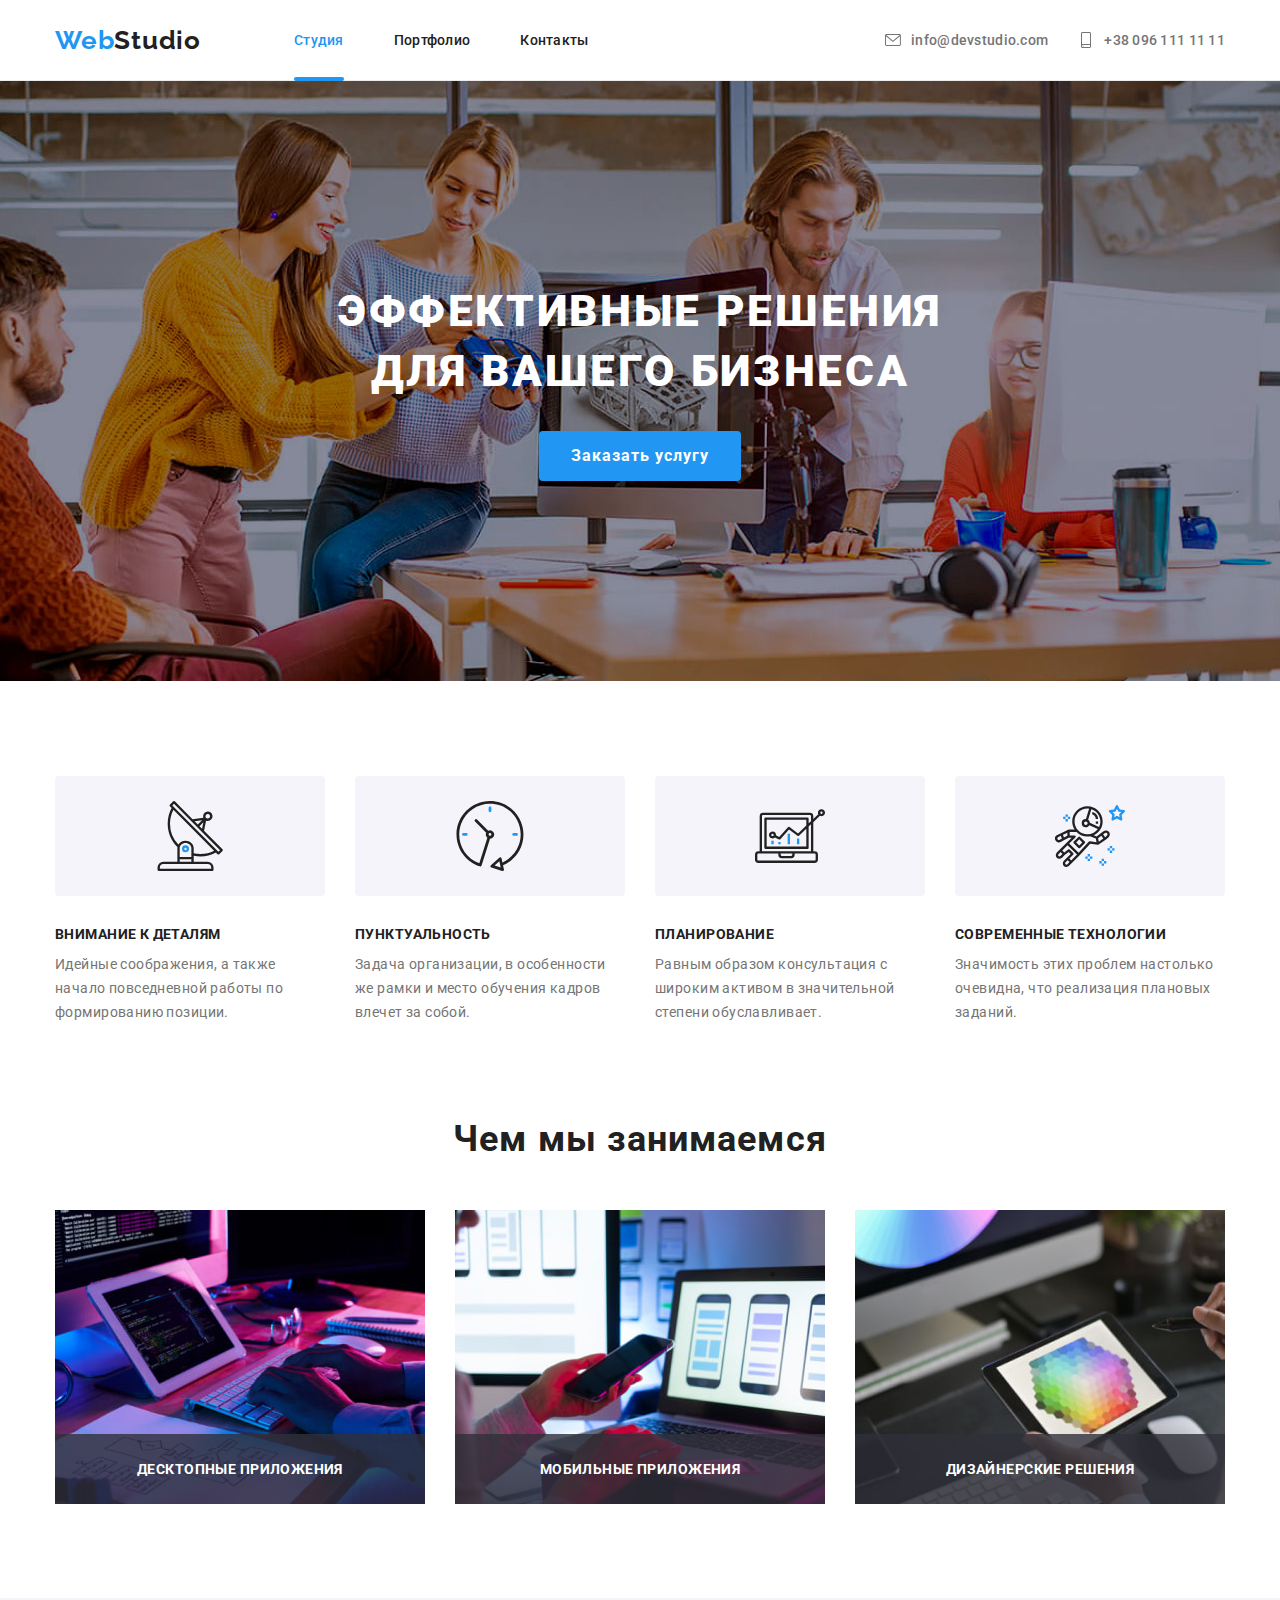
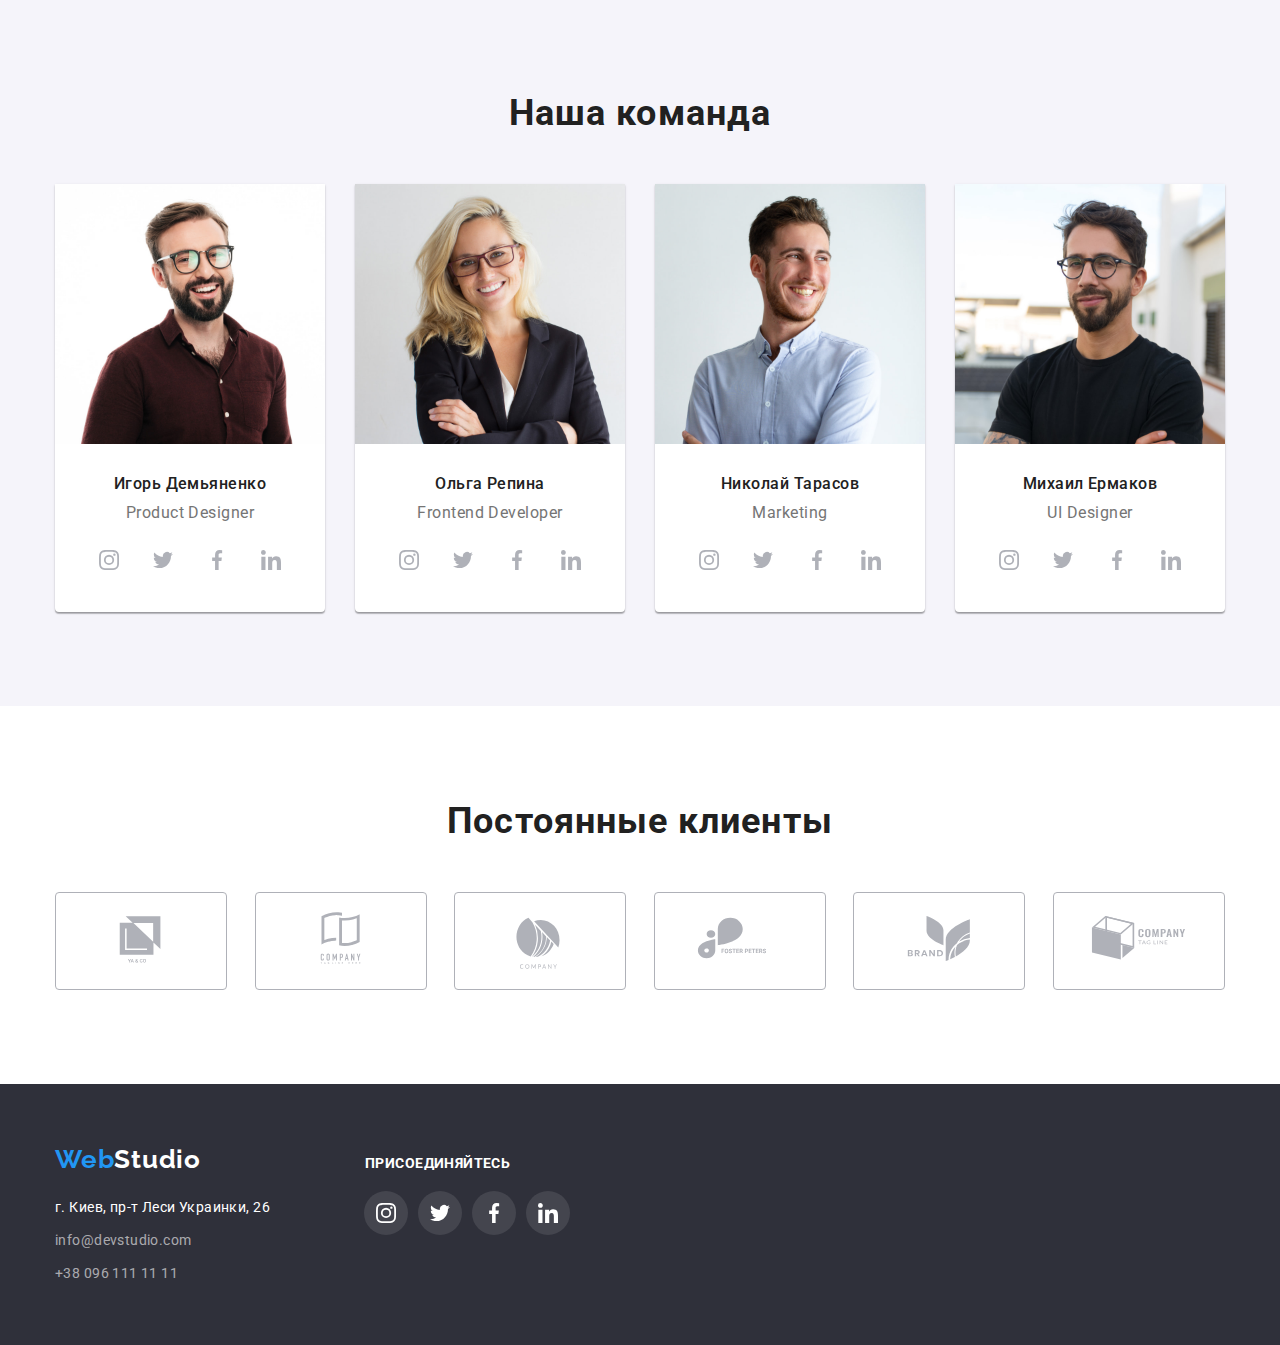
==== index.html @ f489aa3a "hw5" ====
<!DOCTYPE html>
<html lang="ru">
  <head>
    <meta charset="utf-8" />
    <meta http-equiv="X-UA-Compatible" content="IE=edge" />
    <meta name="viewport" content="width=device-width, initial-scale=1.0" />
    <title>Студия</title>
    <link rel="preconnect" href="https://fonts.googleapis.com" />
    <link rel="preconnect" href="https://fonts.gstatic.com" crossorigin />
    <link
      href="https://fonts.googleapis.com/css2?family=Raleway:wght@700&family=Roboto:wght@400;500;700;900&display=swap"
      rel="stylesheet"
    />
    <link
      rel="stylesheet"
      href="https://cdnjs.cloudflare.com/ajax/libs/modern-normalize/1.1.0/modern-normalize.css"
      integrity="sha512-Y0MM+V6ymRKN2zStTqzQ227DWhhp4Mzdo6gnlRnuaNCbc+YN/ZH0sBCLTM4M0oSy9c9VKiCvd4Jk44aCLrNS5Q=="
      crossorigin="anonymous"
      referrerpolicy="no-referrer"
    />
    <link rel="stylesheet" href="./css/reset.css" />
    <link rel="stylesheet" href="./css/styles.css" />
  </head>
  <body>
    <header class="header">
      <div class="container">
        <nav class="navigation">
          <a class="logo main-logo" href="./index.html">Web<span>Studio</span></a>
          <ul class="pages">
            <li class="page">
              <a class="page-link active-link" href="./index.html">Студия</a>
            </li>
            <li class="page">
              <a class="page-link" href="./portfolio.html">Портфолио</a>
            </li>
            <li class="page"><a class="page-link" href="">Контакты</a></li>
          </ul>
        </nav>
        <ul class="header-contacts">
          <li class="header-contacts-item">
            <a class="header-contact" href="mailto:info@devstudio.com"
              ><svg class="contact-icon">
                <use href="./images/icons.svg#mail"></use></svg
              >info@devstudio.com</a
            >
          </li>
          <li class="header-contacts-item">
            <a class="header-contact" href="tel:+380961111111"
              ><svg class="contact-icon">
                <use href="./images/icons.svg#phone"></use>
              </svg>
              +38 096 111 11 11</a
            >
          </li>
        </ul>
      </div>
    </header>
    <main>
      <section class="section hero">
        <div class="container">
          <h1 class="slogan">Эффективные решения для вашего бизнеса</h1>
          <button class="to-book" type="button" data-modal-open>Заказать услугу</button>
        </div>
      </section>
      <section class="section benefits">
        <div class="container">
          <h2 class="visually-hidden">Преимущества</h2>
          <ul class="benefits-list">
            <li class="benefits-item">
              <div class="benefits-card">
                <svg class="benefits-icon">
                  <use href="./images/icons.svg#antenna"></use>
                </svg>
              </div>
              <h3 class="benefit">Внимание к деталям</h3>
              <p class="description">
                Идейные соображения, а также начало повседневной работы по формированию позиции.
              </p>
            </li>
            <li class="benefits-item">
              <div class="benefits-card">
                <svg class="benefits-icon">
                  <use href="./images/icons.svg#clock"></use>
                </svg>
              </div>
              <h3 class="benefit">Пунктуальность</h3>
              <p class="description">
                Задача организации, в особенности же рамки и место обучения кадров влечет за собой.
              </p>
            </li>
            <li class="benefits-item">
              <div class="benefits-card">
                <svg class="benefits-icon">
                  <use href="./images/icons.svg#laptop"></use>
                </svg>
              </div>
              <h3 class="benefit">Планирование</h3>
              <p class="description">
                Равным образом консультация с широким активом в значительной степени обуславливает.
              </p>
            </li>
            <li class="benefits-item">
              <div class="benefits-card">
                <svg class="benefits-icon">
                  <use href="./images/icons.svg#astronaut"></use>
                </svg>
              </div>
              <h3 class="benefit">Современные технологии</h3>
              <p class="description">
                Значимость этих проблем настолько очевидна, что реализация плановых заданий.
              </p>
            </li>
          </ul>
        </div>
      </section>
      <section class="section skills">
        <div class="container">
          <h2 class="skills-header">Чем мы занимаемся</h2>
          <ul class="skills-list">
            <li class="skills-item">
              <img
                class="skills-performance"
                src="./images/coding.jpg"
                alt="Пишет код за рабочим столом"
                width="370"
                height="294"
              />
              <p class="skills-descr">Десктопные приложения</p>
            </li>
            <li class="skills-item">
              <img
                class="skills-performance"
                src="./images/mobileapp.jpg"
                alt="Разрабатывает интерфейс приложения для смартфона"
                width="370"
                height="294"
              />
              <p class="skills-descr">Мобильные приложения</p>
            </li>
            <li class="skills-item">
              <img
                class="skills-performance"
                src="./images/webdesign.jpg"
                alt="Веб-дизайнер работает над цветом"
                width="370"
                height="294"
              />
              <p class="skills-descr">Дизайнерские решения</p>
            </li>
          </ul>
        </div>
      </section>
      <section class="section team">
        <div class="container">
          <h2 class="team-header">Наша команда</h2>
          <ul class="cards">
            <li class="card">
              <div>
                <img
                  class="team-img"
                  src="./images/ihor.jpg"
                  alt="Игорь Демьяненко"
                  width="270"
                  height="260"
                />
              </div>
              <div class="team-mate">
                <h3 class="name">Игорь Демьяненко</h3>
                <p class="role" lang="en">Product Designer</p>
                <ul class="team-links">
                  <li class="team-links-item">
                    <a
                      class="team-link"
                      href="https://www.instagram.com/"
                      target="_blank"
                      rel="noreferrer noopener"
                    >
                      <svg class="social-link" width="20" height="20">
                        <use href="./images/icons.svg#instagram"></use>
                      </svg>
                    </a>
                  </li>
                  <li class="team-links-item">
                    <a
                      class="team-link"
                      href="https://twitter.com/"
                      target="_blank"
                      rel="noreferrer noopener"
                    >
                      <svg class="social-link" width="20" height="20">
                        <use href="./images/icons.svg#twitter"></use>
                      </svg>
                    </a>
                  </li>
                  <li class="team-links-item">
                    <a
                      class="team-link"
                      href="https://www.facebook.com/"
                      target="_blank"
                      rel="noreferrer noopener"
                    >
                      <svg class="social-link" width="20" height="20">
                        <use href="./images/icons.svg#facebook"></use>
                      </svg>
                    </a>
                  </li>
                  <li class="team-links-item">
                    <a
                      class="team-link"
                      href="https://www.linkedin.com/"
                      target="_blank"
                      rel="noreferrer noopener"
                    >
                      <svg class="social-link" width="20" height="20">
                        <use href="./images/icons.svg#linkedin"></use>
                      </svg>
                    </a>
                  </li>
                </ul>
              </div>
            </li>
            <li class="card">
              <div>
                <img
                  class="team-img"
                  src="./images/olha.jpg"
                  alt="Ольга Репина"
                  width="270"
                  height="260"
                />
              </div>
              <div class="team-mate">
                <h3 class="name">Ольга Репина</h3>
                <p class="role" lang="en">Frontend Developer</p>
                <ul class="team-links">
                  <li class="team-links-item">
                    <a
                      class="team-link"
                      href="https://www.instagram.com/"
                      target="_blank"
                      rel="noreferrer noopener"
                    >
                      <svg class="social-link" width="20" height="20">
                        <use href="./images/icons.svg#instagram"></use>
                      </svg>
                    </a>
                  </li>
                  <li class="team-links-item">
                    <a
                      class="team-link"
                      href="https://twitter.com/"
                      target="_blank"
                      rel="noreferrer noopener"
                    >
                      <svg class="social-link" width="20" height="20">
                        <use href="./images/icons.svg#twitter"></use>
                      </svg>
                    </a>
                  </li>
                  <li class="team-links-item">
                    <a
                      class="team-link"
                      href="https://www.facebook.com/"
                      target="_blank"
                      rel="noreferrer noopener"
                    >
                      <svg class="social-link" width="20" height="20">
                        <use href="./images/icons.svg#facebook"></use>
                      </svg>
                    </a>
                  </li>
                  <li class="team-links-item">
                    <a
                      class="team-link"
                      href="https://www.linkedin.com/"
                      target="_blank"
                      rel="noreferrer noopener"
                    >
                      <svg class="social-link" width="20" height="20">
                        <use href="./images/icons.svg#linkedin"></use>
                      </svg>
                    </a>
                  </li>
                </ul>
              </div>
            </li>
            <li class="card">
              <div>
                <img
                  class="team-img"
                  src="./images/nikolay.jpg"
                  alt="Николай Тарасов"
                  width="270"
                  height="260"
                />
              </div>
              <div class="team-mate">
                <h3 class="name">Николай Тарасов</h3>
                <p class="role" lang="en">Marketing</p>
                <ul class="team-links">
                  <li class="team-links-item">
                    <a
                      class="team-link"
                      href="https://www.instagram.com/"
                      target="_blank"
                      rel="noreferrer noopener"
                    >
                      <svg class="social-link" width="20" height="20">
                        <use href="./images/icons.svg#instagram"></use>
                      </svg>
                    </a>
                  </li>
                  <li class="team-links-item">
                    <a
                      class="team-link"
                      href="https://twitter.com/"
                      target="_blank"
                      rel="noreferrer noopener"
                    >
                      <svg class="social-link" width="20" height="20">
                        <use href="./images/icons.svg#twitter"></use>
                      </svg>
                    </a>
                  </li>
                  <li class="team-links-item">
                    <a
                      class="team-link"
                      href="https://www.facebook.com/"
                      target="_blank"
                      rel="noreferrer noopener"
                    >
                      <svg class="social-link" width="20" height="20">
                        <use href="./images/icons.svg#facebook"></use>
                      </svg>
                    </a>
                  </li>
                  <li class="team-links-item">
                    <a
                      class="team-link"
                      href="https://www.linkedin.com/"
                      target="_blank"
                      rel="noreferrer noopener"
                    >
                      <svg class="social-link" width="20" height="20">
                        <use href="./images/icons.svg#linkedin"></use>
                      </svg>
                    </a>
                  </li>
                </ul>
              </div>
            </li>
            <li class="card">
              <div>
                <img
                  class="team-img"
                  src="./images/mihail.jpg"
                  alt="Михаил Ермаков"
                  width="270"
                  height="260"
                />
              </div>
              <div class="team-mate">
                <h3 class="name">Михаил Ермаков</h3>
                <p class="role" lang="en">UI Designer</p>
                <ul class="team-links">
                  <li class="team-links-item">
                    <a
                      class="team-link"
                      href="https://www.instagram.com/"
                      target="_blank"
                      rel="noreferrer noopener"
                    >
                      <svg class="social-link" width="20" height="20">
                        <use href="./images/icons.svg#instagram"></use>
                      </svg>
                    </a>
                  </li>
                  <li class="team-links-item">
                    <a
                      class="team-link"
                      href="https://twitter.com/"
                      target="_blank"
                      rel="noreferrer noopener"
                    >
                      <svg class="social-link" width="20" height="20">
                        <use href="./images/icons.svg#twitter"></use>
                      </svg>
                    </a>
                  </li>
                  <li class="team-links-item">
                    <a
                      class="team-link"
                      href="https://www.facebook.com/"
                      target="_blank"
                      rel="noreferrer noopener"
                    >
                      <svg class="social-link" width="20" height="20">
                        <use href="./images/icons.svg#facebook"></use>
                      </svg>
                    </a>
                  </li>
                  <li class="team-links-item">
                    <a
                      class="team-link"
                      href="https://www.linkedin.com/"
                      target="_blank"
                      rel="noreferrer noopener"
                    >
                      <svg class="social-link" width="20" height="20">
                        <use href="./images/icons.svg#linkedin"></use>
                      </svg>
                    </a>
                  </li>
                </ul>
              </div>
            </li>
          </ul>
        </div>
      </section>
      <section class="section clients">
        <div class="container">
          <h2 class="clients-header">Постоянные клиенты</h2>
          <ul class="clients-list">
            <li class="clients-item">
              <a class="clients-link"
                ><svg class="clients-icon" width="106" height="60">
                  <use href="./images/icons.svg#client-1"></use></svg
              ></a>
            </li>
            <li class="clients-item">
              <a class="clients-link"
                ><svg class="clients-icon" width="106" height="60">
                  <use href="./images/icons.svg#client-2"></use></svg
              ></a>
            </li>
            <li class="clients-item">
              <a class="clients-link"
                ><svg class="clients-icon" width="106" height="60">
                  <use href="./images/icons.svg#client-3"></use></svg
              ></a>
            </li>
            <li class="clients-item">
              <a class="clients-link"
                ><svg class="clients-icon" width="106" height="60">
                  <use href="./images/icons.svg#client-4"></use></svg
              ></a>
            </li>
            <li class="clients-item">
              <a class="clients-link"
                ><svg class="clients-icon" width="106" height="60">
                  <use href="./images/icons.svg#client-5"></use></svg
              ></a>
            </li>
            <li class="clients-item">
              <a class="clients-link"
                ><svg class="clients-icon" width="106" height="60">
                  <use href="./images/icons.svg#client-6"></use></svg
              ></a>
            </li>
          </ul>
        </div>
      </section>
    </main>
    <footer class="footer">
      <div class="container footer-container">
        <div>
          <a class="logo down-logo" href="./index.html">Web<span>Studio</span></a>
          <address class="footer-contacts">
            <ul class="footer-contacts-list">
              <li class="footer-contacts-item">
                <a
                  class="footer-contact"
                  href="https://goo.gl/maps/Qa92efD1YAJftuPJ8"
                  target="_blank"
                  rel="noreferrer noopener"
                  ><span class="address">г. Киев, пр-т Леси Украинки, 26</span>
                </a>
              </li>
              <li class="footer-contacts-item">
                <a class="footer-contact" href="mailto:info@devstudio.com">info@devstudio.com</a>
              </li>
              <li class="footer-contacts-item">
                <a class="footer-contact" href="tel:+380961111111">+38 096 111 11 11</a>
              </li>
            </ul>
          </address>
        </div>
        <div class="footer-social-box">
          <div class="footer-head">
            <h2 class="visually-hidden">Социальные сети</h2>
            <h3 class="footer-header">присоединяйтесь</h3>
          </div>
          <div class="footer-social-links">
            <ul class="footer-links">
              <li class="footer-links-item">
                <a
                  class="footer-link"
                  href="https://www.instagram.com/"
                  target="_blank"
                  rel="noreferrer noopener"
                >
                  <svg class="social-link" width="20" height="20">
                    <use href="./images/icons.svg#instagram"></use>
                  </svg>
                </a>
              </li>
              <li class="footer-links-item">
                <a
                  class="footer-link"
                  href="https://twitter.com/"
                  target="_blank"
                  rel="noreferrer noopener"
                >
                  <svg class="social-link" width="20" height="20">
                    <use href="./images/icons.svg#twitter"></use>
                  </svg>
                </a>
              </li>
              <li class="footer-links-item">
                <a
                  class="footer-link"
                  href="https://www.facebook.com/"
                  target="_blank"
                  rel="noreferrer noopener"
                >
                  <svg class="social-link" width="20" height="20">
                    <use href="./images/icons.svg#facebook"></use>
                  </svg>
                </a>
              </li>
              <li class="footer-links-item">
                <a
                  class="footer-link"
                  href="https://www.linkedin.com/"
                  target="_blank"
                  rel="noreferrer noopener"
                >
                  <svg class="social-link" width="20" height="20">
                    <use href="./images/icons.svg#linkedin"></use>
                  </svg>
                </a>
              </li>
            </ul>
          </div>
        </div>
      </div>
      <div class="modal-backdrop is-hidden" data-modal>
        <div class="modal-window">
          <button class="modal-close" type="button" data-modal-close>
            <svg class="close-icon" width="18" height="18">
              <use href="./images/icons.svg#close"></use>
            </svg>
          </button>
        </div>
      </div>
    </footer>
    <script src="./js/modal.js"></script>
  </body>
</html>
---- css/styles.css ----
:root {
  --main-color: #212121;
  --accent-color: #2196f3;
  --white-color: #ffffff;
  --text-color: #757575;
  --background-color: #2f303a;
  --team-background: #f5f4fa;
  --icons-fill: #afb1b8;
  --main-font: 14px;
}

body {
  font-family: 'roboto', sans-serif;
}

.visually-hidden {
  width: 1px;
  height: 1px;
  overflow: hidden;
  margin: 0;
  padding: 0;
  opacity: 0;
}

/*----------BOXES----------*/

.section {
  padding: 94px 0;
  margin: 0 0;
}

.container {
  width: 1200px;
  padding: 0 15px;
  margin: 0 auto;
}

.modal-backdrop {
  position: fixed;
  top: 0;
  left: 0;
  width: 100%;
  height: 100%;
  background-color: rgba(0, 0, 0, 0.2);
}

.modal-window {
  position: absolute;
  top: 50%;
  left: 50%;
  transform: translate(-50%, -50%);
  display: flex;
  justify-content: right;
  width: 528px;
  height: 581px;
  background-color: var(--white-color);
  box-shadow: 0px 1px 3px rgba(0, 0, 0, 0.12), 0px 1px 1px rgba(0, 0, 0, 0.14),
    0px 2px 1px rgba(0, 0, 0, 0.2);
  border-radius: 4px;
  transition-property: color;
  transition-duration: 250ms;
  transition-timing-function: cubic-bezier(0.4, 0, 0.2, 1);
  transition-delay: 0;
}

.modal-close {
  display: flex;
  justify-content: center;
  width: 30px;
  height: 30px;
  margin-top: 8px;
  margin-right: 8px;
  background-color: var(--white-color);
  border: 1px solid rgba(0, 0, 0, 0.1);
  border-radius: 50%;
}

.close-icon {
  align-self: center;
}

.is-hidden {
  visibility: hidden;
  opacity: 0;
  pointer-events: none;
}

/*----------HEADER----------*/

.header {
  background-color: var(--white-color);
  border-bottom: solid 1px #ececec;
}

.header > .container {
  display: flex;
  justify-content: space-between;
  align-items: center;
  margin: auto;
}

.navigation {
  display: flex;
  align-items: inherit;
  padding: 0 0;
}

.logo {
  margin-right: 93px;
  font-family: 'raleway';
  font-style: normal;
  font-weight: 700;
  font-size: 26px;
  line-height: calc(31 / 26);
  letter-spacing: 0.03em;
  color: var(--accent-color);
}

.main-logo span {
  color: var(--main-color);
}

.pages {
  display: flex;
  margin: 0;
  padding: 0;
}

.pages :not(:last-child) {
  margin-right: 50px;
}
.page-link {
  position: relative;
  display: block;
  padding: 32px 0;
  font-weight: 500;
  font-size: var(--main-font);
  line-height: calc(16 / 14);
  letter-spacing: 0.02em;
  color: var(--main-color);
  transition-property: color;
  transition-duration: 250ms;
  transition-timing-function: cubic-bezier(0.4, 0, 0.2, 1);
  transition-delay: 0;
}

.page-link:hover,
.page-link:focus {
  color: var(--accent-color);
}

.active-link {
  color: var(--accent-color);
}
.active-link::after {
  position: absolute;
  bottom: -1px;
  content: '';
  display: block;
  width: 100%;
  height: 4px;
  background: var(--accent-color);
  border-radius: 2px;
}

.header-contacts {
  display: flex;
  margin: 0;
  padding: 0;
}

.header-contacts :not(:last-child) {
  margin-right: 30px;
}
.contact-icon {
  max-width: 16px;
  max-height: 16px;
  margin-right: 10px;
  fill: currentColor;
}

.header-contact {
  display: flex;
  align-items: center;
  padding: 32px 0;
  font-style: normal;
  font-size: var(--main-font);
  font-weight: 500;
  line-height: calc(16 / 14);
  letter-spacing: 0.02em;
  text-align: center;
  color: var(--text-color);
  transition-property: color;
  transition-duration: 250ms;
  transition-timing-function: cubic-bezier(0.4, 0, 0.2, 1);
  transition-delay: 0;
}

.header-contact:hover,
.header-contact:focus {
  color: var(--accent-color);
}

/*----------FOOTER----------*/

.footer {
  padding: 60px 0;
  background-color: var(--background-color);
}

.footer-container {
  display: flex;
  align-items: baseline;
}

.down-logo {
  display: block;
  margin-bottom: 20px;
}

.down-logo span {
  color: var(--white-color);
}

.footer-contacts-list {
  margin: 0 0;
  padding: 0 0;
}

.footer-contact {
  display: block;
  width: 231px;
  font-style: normal;
  font-size: var(--main-font);
  font-weight: 400;
  line-height: calc(24 / 14);
  letter-spacing: 0.03em;
  color: rgba(255, 255, 255, 0.6);
  transition-property: color;
  transition-duration: 250ms;
  transition-timing-function: cubic-bezier(0.4, 0, 0.2, 1);
  transition-delay: 0;
}

.address {
  display: block;
  font-style: normal;
  font-weight: 400;
  font-size: var(--main-font);
  line-height: calc(24 / 14);
  color: var(--white-color);
  transition-property: color;
  transition-duration: 250ms;
  transition-timing-function: cubic-bezier(0.4, 0, 0.2, 1);
  transition-delay: 0;
}

.footer-contact:hover,
.footer-contact:focus,
.address:hover,
.address:focus {
  color: var(--accent-color);
}

.footer-contacts-list :not(:last-child) {
  margin-bottom: 9px;
}

.footer-social-box {
  display: flex;
  flex-direction: column;
  margin-left: 70px;
}
.footer-head {
  display: flex;
  align-items: baseline;
  margin-bottom: 20px;
}

.footer-social-links {
  display: inline;
}

.footer-header {
  margin: 0 0;
  padding: 0;
  font-size: var(--main-font);
  line-height: calc(16 / 14);
  letter-spacing: 0.03em;
  text-transform: uppercase;
  color: var(--white-color);
}

.footer-links {
  display: flex;
  justify-content: center;
  margin: 0;
  padding: 0;
}

.footer-links :not(:last-child) {
  margin-right: 10px;
}

.footer-link {
  display: flex;
  width: 44px;
  height: 44px;
  border-radius: 50%;
  background-color: rgba(255, 255, 255, 0.1);
  color: var(--white-color);
  transition-property: background-color;
  transition-duration: 250ms;
  transition-timing-function: cubic-bezier(0.4, 0, 0.2, 1);
  transition-delay: 0;
}

.footer-link:hover,
.footer-link:focus {
  background-color: var(--accent-color);
  color: var(--white-color);
}

/*----------HERO----------*/

.hero {
  margin: 0 0;
  padding: 200px 0;
  background-color: var(--background-color);
  background-image: url(../images/hero-bg.jpg),
    linear-gradient(rgba(47, 48, 58, 0.4), rgba(47, 48, 58, 0.4));
  background-repeat: no-repeat;
  background-position: center;
  background-size: 1600px;
  text-align: center;
}

.slogan {
  max-width: 696px;
  margin: 0 auto 30px;
  padding: 0;
  font-weight: 900;
  font-size: 44px;
  line-height: calc(60 / 44);
  letter-spacing: 0.06em;
  text-transform: uppercase;
  color: var(--white-color);
  text-align: center;
}

.to-book {
  padding: 10px 32px;
  margin: 0 auto;
  font-weight: 700;
  font-size: 16px;
  line-height: calc(30 / 16);
  text-align: center;
  letter-spacing: 0.06em;
  color: var(--white-color);
  background: var(--accent-color);
  border-radius: 4px;
  transition-property: background-color;
  transition-duration: 250ms;
  transition-timing-function: cubic-bezier(0.4, 0, 0.2, 1);
  transition-delay: 0;
}

.to-book:hover,
.to-book:focus {
  background-color: #188ce8;
}

/*----------BENEFITS----------*/

.benefits {
  background-color: var(--white-color);
}

.benefits-list {
  margin: 0 0;
  padding: 0 0;
  display: flex;
  justify-content: space-between;
}

.benefits-item {
  width: 270px;
}

.benefits-card {
  display: flex;
  width: 270px;
  height: 120px;
  margin-bottom: 30px;
  background-color: var(--team-background);
  border-radius: 4px;
}

.benefits-icon {
  max-width: 70px;
  max-height: 70px;
  margin: auto;
}

.benefit {
  margin: 0 0 10px;
  padding: 0;
  font-size: var(--main-font);
  line-height: calc(16 / 14);
  letter-spacing: 0.03em;
  text-transform: uppercase;
  color: var(--main-color);
}

.description {
  margin: 0;
  padding: 0;
  font-size: var(--main-font);
  line-height: calc(24 / 14);
  letter-spacing: 0.03em;
  color: var(--text-color);
}

/*----------SKILLS----------*/

.skills {
  padding-top: 0;
  background-color: var(--white-color);
}

.skills-header {
  margin: 0 0 50px;
  padding: 0 0;
  font-size: 36px;
  line-height: calc(42 / 36);
  text-align: center;
  letter-spacing: 0.03em;
  color: var(--main-color);
}

.skills-list {
  margin: 0 0;
  padding: 0 0;
  display: flex;
  justify-content: space-between;
}

.skills-item {
  position: relative;
}

.skills-performance {
  display: block;
}

.skills-descr {
  position: absolute;
  bottom: 0;
  width: 100%;
  display: block;
  margin: 0;
  padding: 27px 0;
  background-color: rgba(47, 48, 58, 0.8);
  text-align: center;
  font-size: var(--main-font);
  font-weight: bold;
  line-height: calc(16 / 14);
  letter-spacing: 0.03em;
  text-transform: uppercase;
  color: var(--white-color);
}

/*----------TEAM----------*/

.team {
  background-color: var(--team-background);
}

.team-header {
  margin: 0 0 50px;
  padding: 0 0;
  font-size: 36px;
  line-height: calc(42 / 36);
  text-align: center;
  letter-spacing: 0.03em;
  color: var(--main-color);
}

.cards {
  margin: 0 0;
  padding: 0 0;
  display: flex;
  justify-content: space-between;
}

.card {
  margin: 0 0;
  padding: 0 0;
  width: 270px;
  background-color: var(--white-color);
  box-shadow: 0px 1px 3px rgba(0, 0, 0, 0.12), 0px 1px 1px rgba(0, 0, 0, 0.14),
    0px 2px 1px rgba(0, 0, 0, 0.2);
  border-radius: 0px 0px 4px 4px;
}

.team-img {
  display: block;
}

.team-mate {
  padding: 30px 0;
  text-align: center;
}

.name {
  margin: 0 0 10px;
  padding: 0 0;
  font-weight: 500;
  font-size: 16px;
  line-height: calc(19 / 16);
  text-align: center;
  letter-spacing: 0.03em;
  color: var(--main-color);
}

.role {
  margin: 0 0 16px;
  padding: 0 0;
  font-size: 16px;
  line-height: calc(19 / 16);
  text-align: center;
  letter-spacing: 0.03em;
  color: var(--text-color);
}

.team-links {
  display: flex;
  justify-content: center;
  margin: 0;
  padding: 0;
}

.team-links :not(:last-child) {
  margin-right: 10px;
}

.team-link {
  display: flex;
  width: 44px;
  height: 44px;
  border-radius: 50%;
  color: var(--icons-fill);
  transition-property: color, background-color;
  transition-duration: 250ms;
  transition-timing-function: cubic-bezier(0.4, 0, 0.2, 1);
  transition-delay: 0;
}

.team-link:hover,
.team-link:focus {
  background-color: var(--accent-color);
  color: var(--white-color);
}

.social-link {
  margin: auto;
  fill: currentColor;
}

/*----------CLIENTS----------*/

.clients {
}

.clients-header {
  margin: 0 0 50px;
  padding: 0 0;
  font-size: 36px;
  line-height: calc(42 / 36);
  text-align: center;
  letter-spacing: 0.03em;
  color: var(--main-color);
}

.clients-list {
  margin: 0;
  padding: 0;
  display: flex;
  justify-content: space-between;
}

.clients-link {
  display: block;
  padding: 16px 32px;
  border: 1px solid var(--icons-fill);
  border-radius: 4px;
  color: var(--icons-fill);
  transition-property: color, border;
  transition-duration: 250ms;
  transition-timing-function: cubic-bezier(0.4, 0, 0.2, 1);
  transition-delay: 0;
}

.clients-link:hover,
.clients-link:focus {
  border: 1px solid var(--accent-color);
  color: var(--accent-color);
  cursor: pointer;
}

.clients-icon {
  fill: currentColor;
}

/*--------------------PORTFOLIO-PAGE--------------------*/

/*----------BUTTONS-----------*/

.buttons-list {
  margin: 0 0;
  padding: 0 0;
  display: flex;
  justify-content: center;
}

.buttons-item {
  margin-right: 8px;
}

.buttons li:last-child {
  margin-right: 0;
}

.button {
  padding: 6px 22px;
  margin-bottom: 50px;
  font-weight: 500;
  font-size: 16px;
  line-height: calc(26 / 16);
  text-align: center;
  letter-spacing: 0.03em;
  color: var(--main-color);
  background: #f5f4fa;
  border-radius: 4px;
  transition-property: color, background-color, box-shadow;
  transition-duration: 250ms;
  transition-timing-function: cubic-bezier(0.4, 0, 0.2, 1);
  transition-delay: 0;
}

.button:hover,
.button:focus {
  background: var(--accent-color);
  color: var(--white-color);
  box-shadow: 0px 3px 1px rgba(0, 0, 0, 0.1), 0px 1px 2px rgba(0, 0, 0, 0.08),
    0px 2px 2px rgba(0, 0, 0, 0.12);
}

/*----------WORKS----------*/

.works {
  width: inherit;
  display: flex;
  flex-wrap: wrap;
  margin-left: -29px;
  margin-top: -29px;
  margin-bottom: 0;
  margin-right: 0;
  padding: 0 0;
}

.work {
  width: 370px;
  padding: 0 0;
  margin-left: 28px;
  margin-top: 28px;
  flex-basis: calc((100% - 90px) / 3);
  background-color: var(--white-color);
  border: 1px solid #eeeeee;
  transition-property: box-shadow;
  transition-duration: 250ms;
  transition-timing-function: cubic-bezier(0.4, 0, 0.2, 1);
  transition-delay: 0;
}

.work:hover {
  box-shadow: 0px 1px 1px rgba(0, 0, 0, 0.12), 0px 4px 4px rgba(0, 0, 0, 0.06),
    1px 4px 6px rgba(0, 0, 0, 0.16);
}

.work-card {
  position: relative;
  overflow: hidden;
  margin: -1px -1px;
}

.work-img {
  display: block;
  margin: 0;
  max-width: 100%;
}

.work-content {
  position: absolute;
  bottom: 0;
  display: flex;
  width: 100%;
  height: 100%;
  margin: 0;
  padding: 0 24px;
  background-color: rgba(33, 150, 243, 0.9);
  align-items: center;
  transform: translateY(100%);
  transition-property: transform;
  transition-duration: 250ms;
  transition-timing-function: cubic-bezier(0.4, 0, 0.2, 1);
  transition-delay: 0;
}

.work-text {
  display: block;
  margin: 0;
  font-size: 18px;
  line-height: calc(28 / 18);
  letter-spacing: 0.03em;
  color: var(--white-color);
}

.work-card:hover .work-content {
  transform: translateY(0%);
}

.work-description {
  padding: 20px 24px;
}

.work-title {
  margin: 0 0 4px;
  padding: 0 0;
  font-size: 18px;
  line-height: calc(36 / 18);
  letter-spacing: 0.06em;
  color: var(--main-color);
}

.work-type {
  margin: 0 0;
  font-size: 16px;
  line-height: calc(30 / 16);
  letter-spacing: 0.03em;
  color: var(--text-color);
}
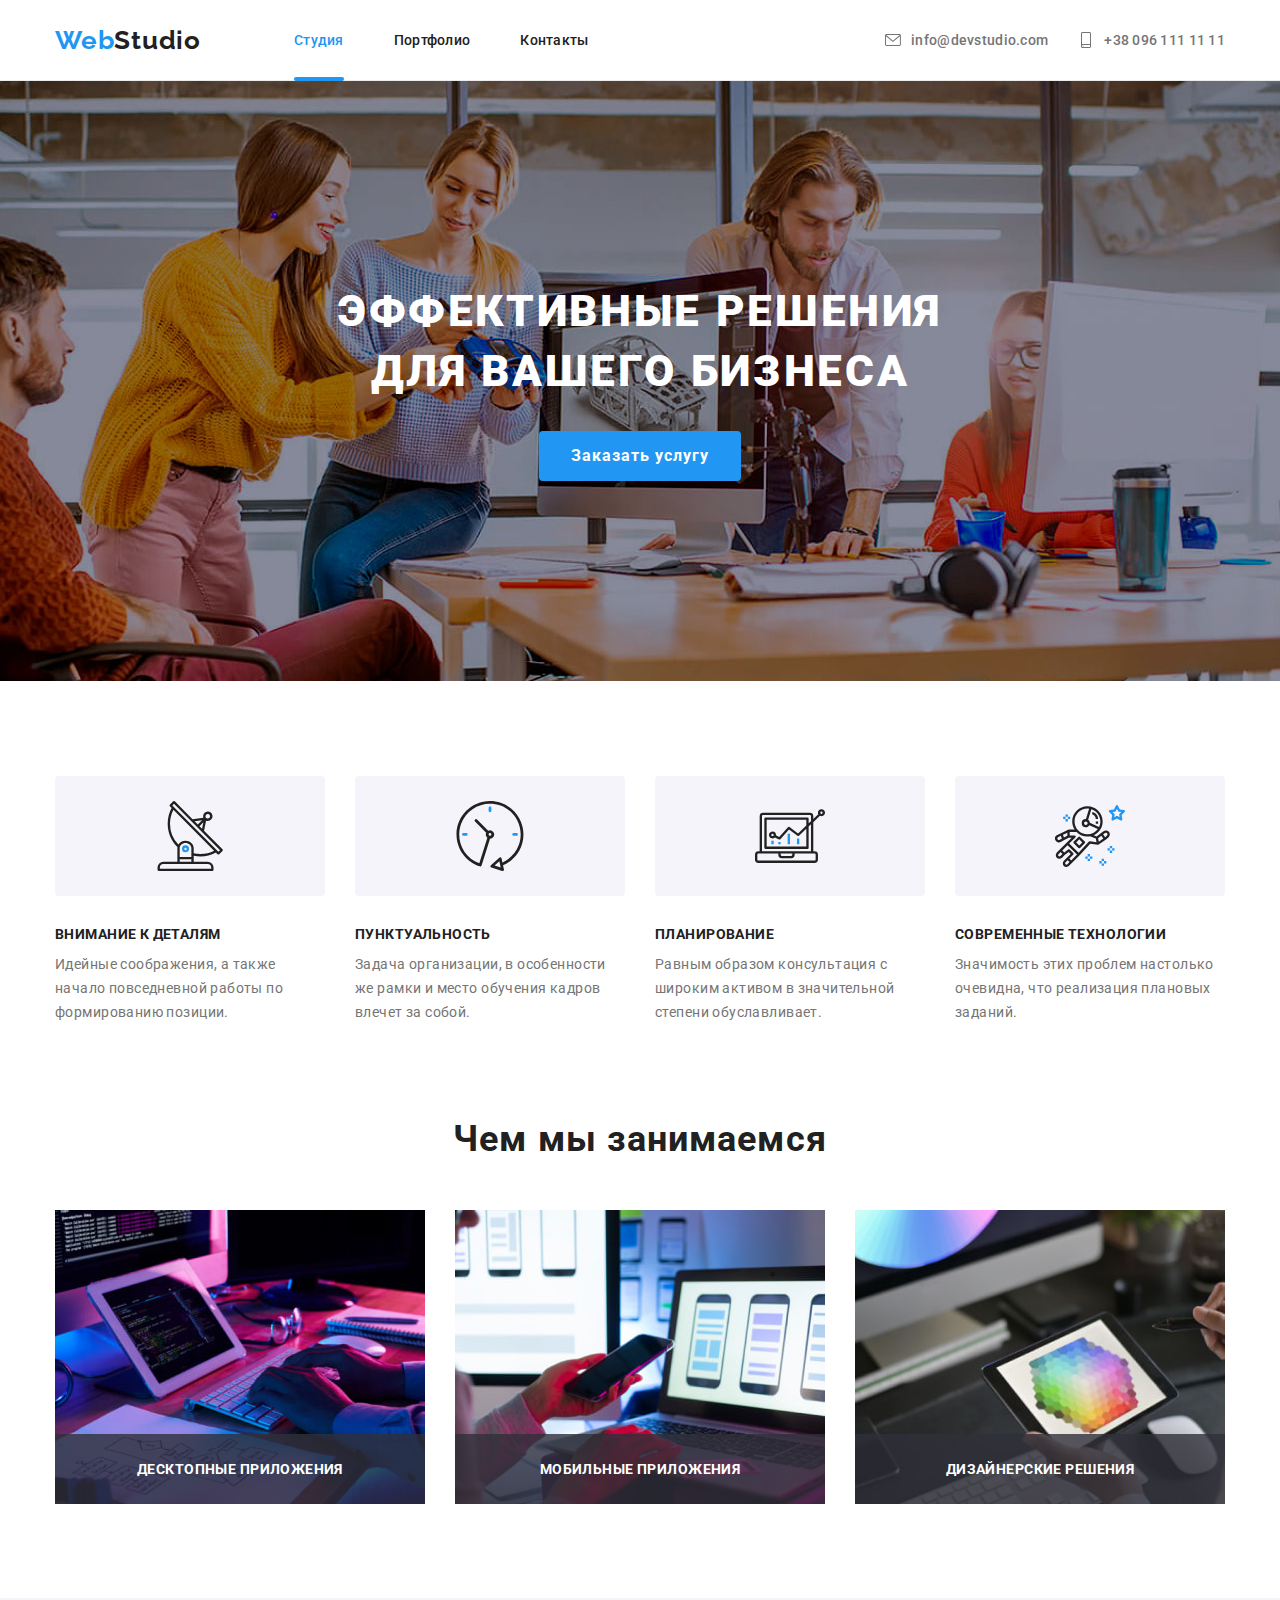
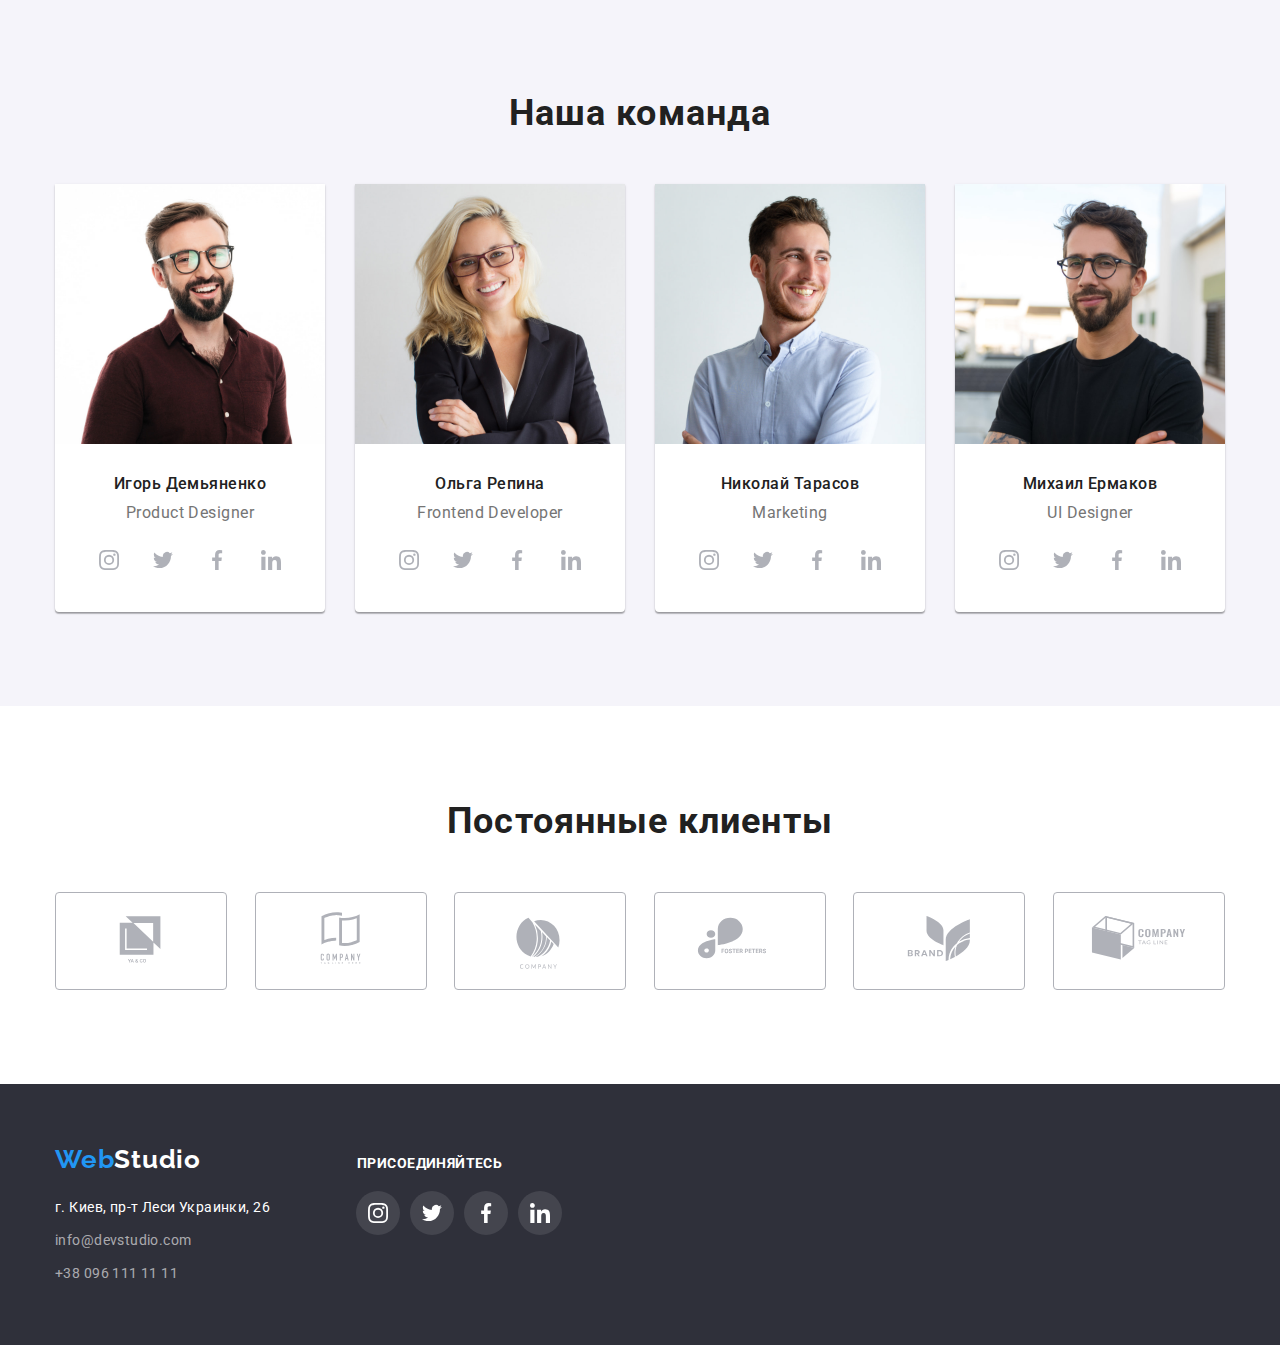
==== commit 27658533: "Update index.html" ====
--- a/index.html
+++ b/index.html
@@ -544,16 +544,16 @@
           </div>
         </div>
       </div>
-      <div class="modal-backdrop is-hidden" data-modal>
-        <div class="modal-window">
-          <button class="modal-close" type="button" data-modal-close>
-            <svg class="close-icon" width="18" height="18">
-              <use href="./images/icons.svg#close"></use>
-            </svg>
-          </button>
-        </div>
+    </footer>
+    <div class="modal-backdrop is-hidden" data-modal>
+      <div class="modal-window">
+        <button class="modal-close" type="button" data-modal-close>
+          <svg class="close-icon" width="18" height="18">
+            <use href="./images/icons.svg#close"></use>
+          </svg>
+        </button>
       </div>
-    </footer>
+    </div>
     <script src="./js/modal.js"></script>
   </body>
 </html>
--- a/css/styles.css
+++ b/css/styles.css
@@ -216,6 +216,7 @@
 .down-logo {
   display: block;
   margin-bottom: 20px;
+  margin-right: 0;
 }
 
 .down-logo span {
@@ -229,6 +230,7 @@
 
 .footer-contact {
   display: block;
+  margin-right: 0;
   width: 231px;
   font-style: normal;
   font-size: var(--main-font);
@@ -726,7 +728,7 @@
   color: var(--white-color);
 }
 
-.work-card:hover .work-content {
+.work:hover .work-content {
   transform: translateY(0%);
 }
 
